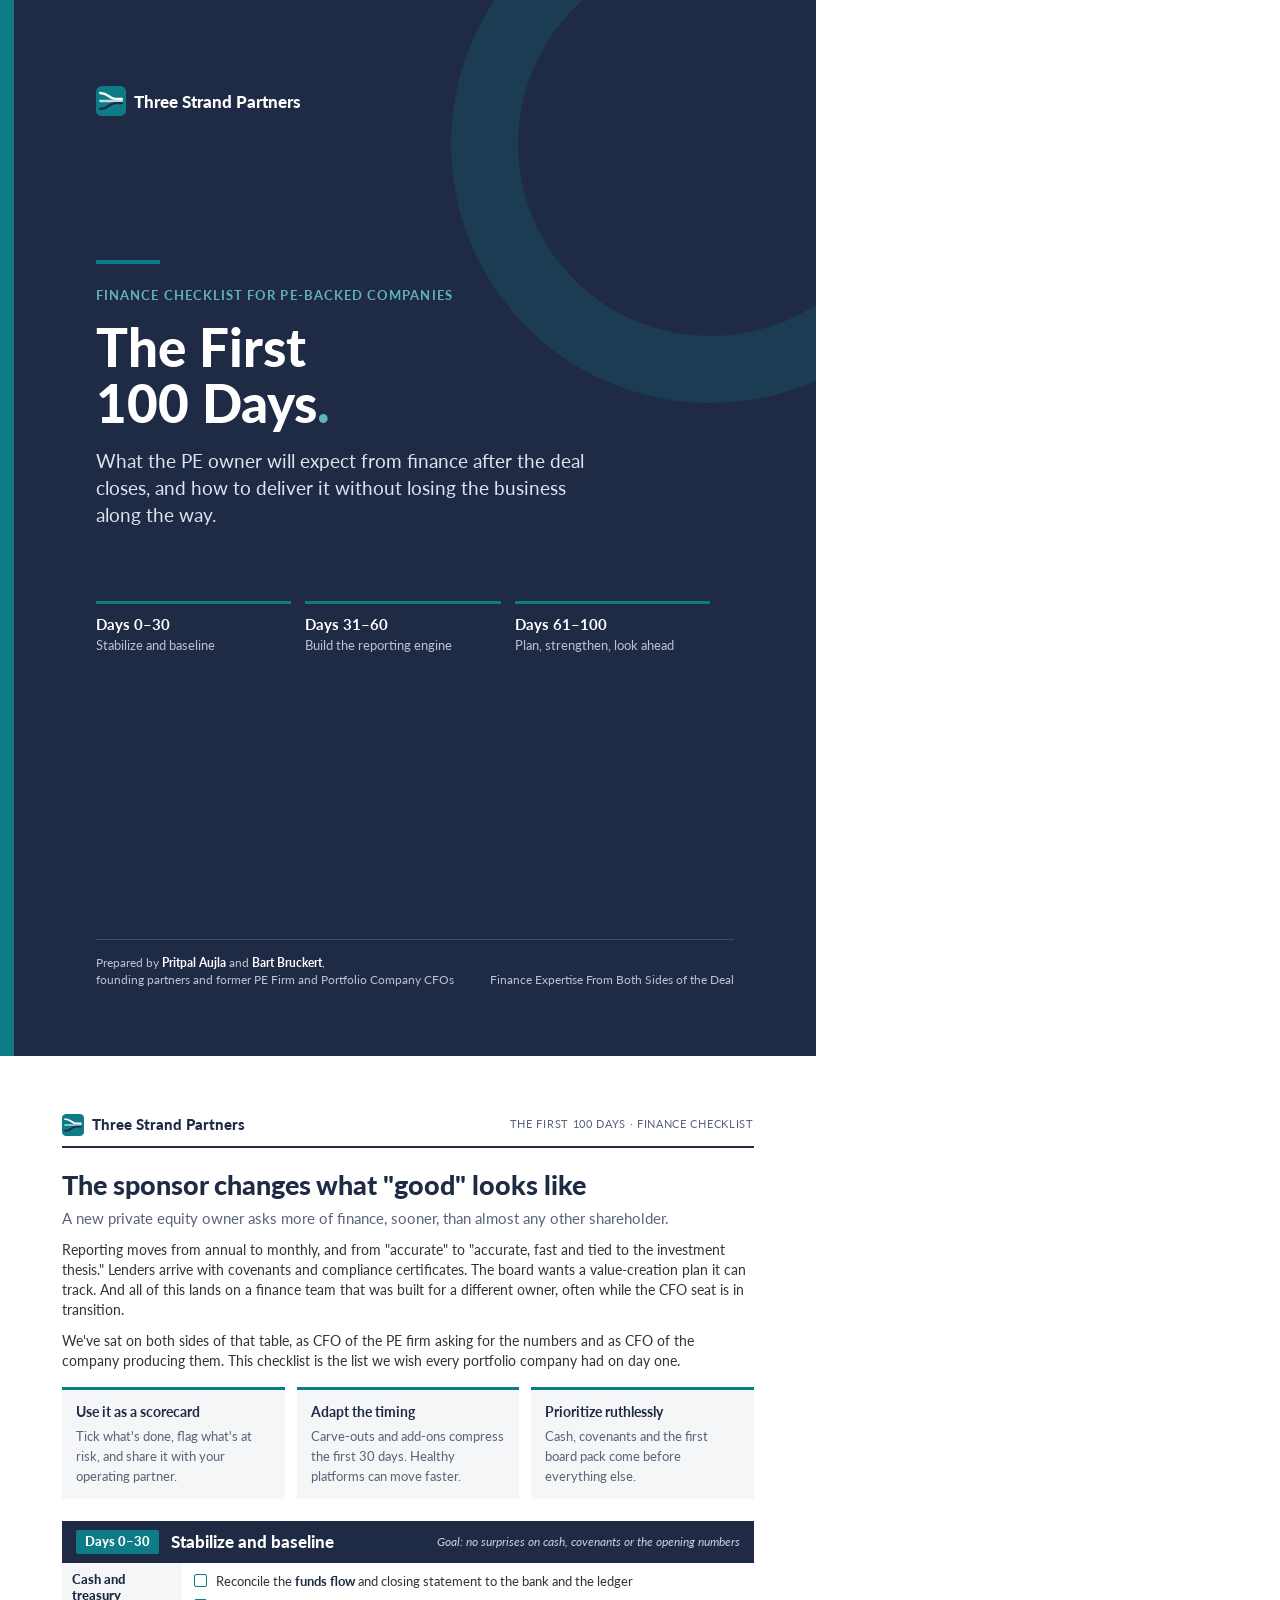
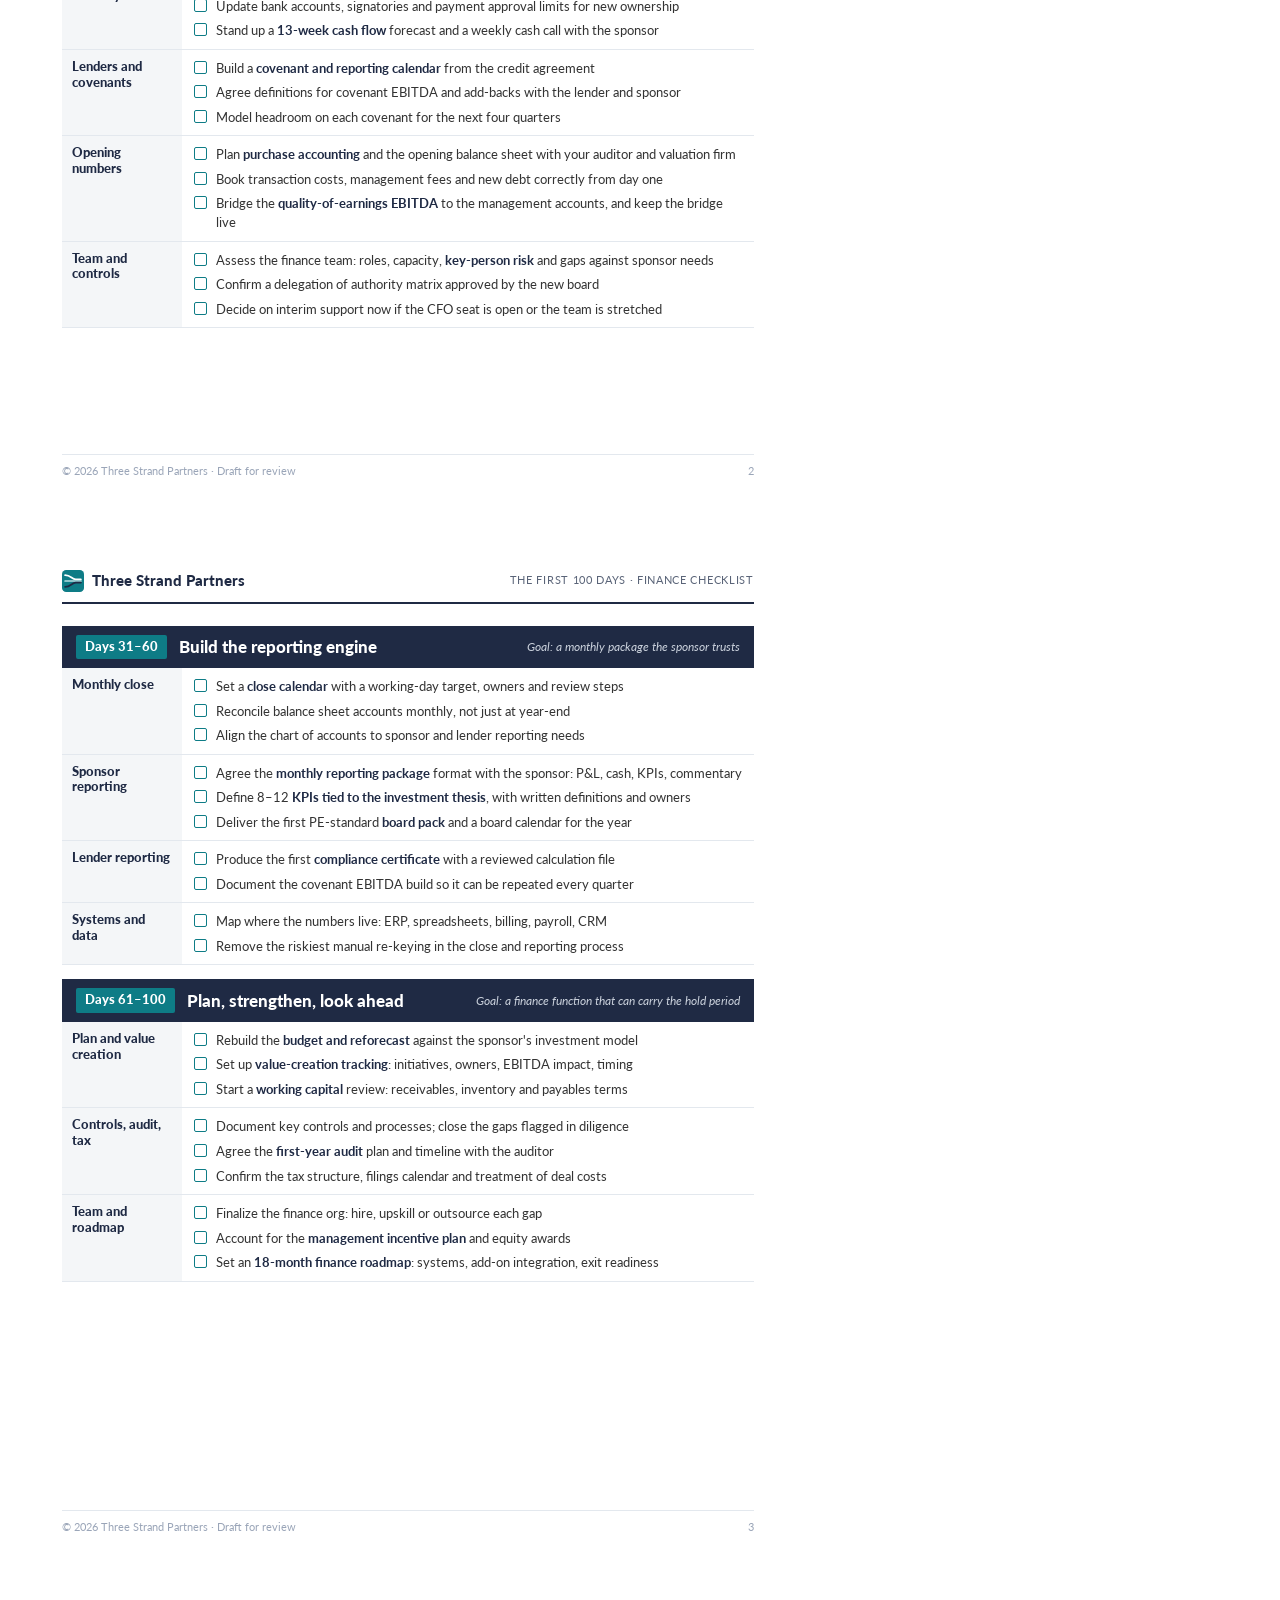
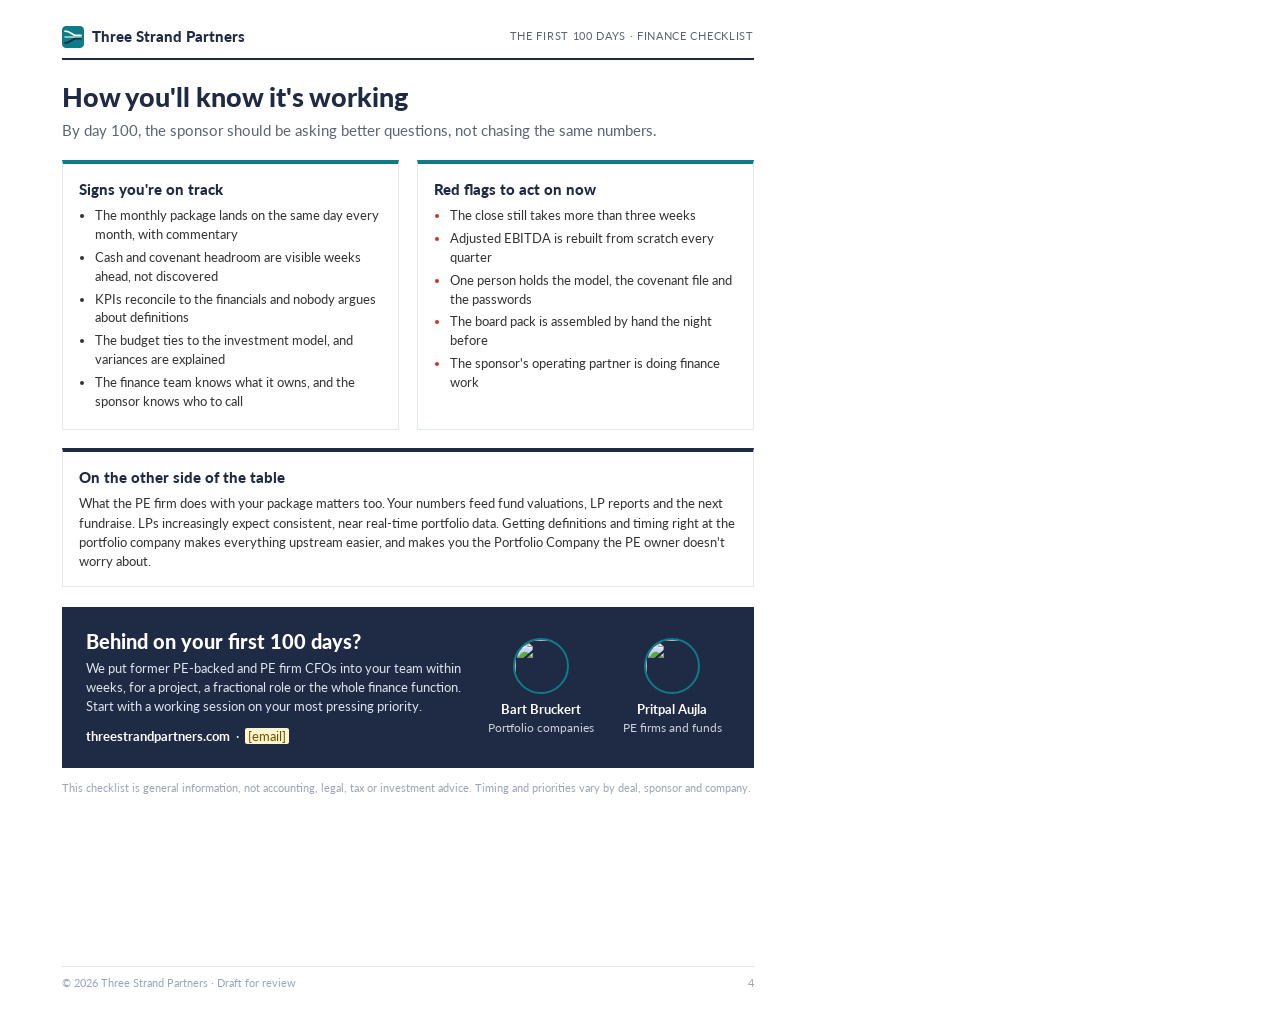
==== downloads/checklist-source.html @ 27f55201 "Rebrand to Three Strand Partners and move to threestrandpartners.com - Custom domain: threestrandpar" ====
<!DOCTYPE html>
<html lang="en">
<head>
<meta charset="utf-8">
<title>The First 100 Days: Finance Checklist for PE-Backed Companies | Three Strand Partners</title>
<link href="https://fonts.googleapis.com/css2?family=Lato:ital,wght@0,400;0,700;0,900;1,400&display=swap" rel="stylesheet">
<style>
  @page{size:Letter;margin:0}
  :root{--navy:#1F2A44;--teal:#0E7C86;--teal-mid:#5FB3BA;--teal-light:#B7DDE0;--ink:#333;--slate:#5A6478;--mist:#F4F6F8;--line:#E3E8EE;--grey:#9AA5B8}
  *{box-sizing:border-box;margin:0;padding:0}
  body{font-family:Lato,Calibri,Arial,sans-serif;color:var(--ink);font-size:10.5pt;line-height:1.45;-webkit-print-color-adjust:exact;print-color-adjust:exact}
  .page{width:8.5in;height:11in;position:relative;overflow:hidden;page-break-after:always;padding:0.6in 0.65in 0.8in}
  .page:last-child{page-break-after:auto}
  .foot{position:absolute;left:0.65in;right:0.65in;bottom:0.35in;display:flex;justify-content:space-between;font-size:8pt;color:var(--grey);border-top:1px solid var(--line);padding-top:8px}
  .logo{display:flex;align-items:center;gap:8px;font-weight:900;color:var(--navy);font-size:11pt}
  .logo img{width:22px;height:22px}

  /* cover */
  .cover{background:var(--navy);color:#fff;padding:0}
  .cover .bar{position:absolute;left:0;top:0;bottom:0;width:14px;background:var(--teal)}
  .cover .ring{position:absolute;right:-1.6in;top:-1.2in;width:5.4in;height:5.4in;border-radius:50%;border:0.7in solid rgba(14,124,134,.22)}
  .cover .inner{position:relative;padding:0.9in 0.85in 0 1in}
  .cover .logo{color:#fff;font-size:13pt}
  .cover .logo img{width:30px;height:30px}
  .cover .rule{width:64px;height:4px;background:var(--teal);margin:1.5in 0 22px}
  .cover .kick{color:var(--teal-mid);font-weight:700;letter-spacing:.08em;text-transform:uppercase;font-size:10pt}
  .cover h1{font-size:40pt;line-height:1.05;font-weight:900;margin-top:12px}
  .cover h1 span{color:var(--teal-mid)}
  .cover .sub{font-size:14pt;color:#DCE3EC;margin-top:18px;max-width:5.4in}
  .cover .phases{display:grid;grid-template-columns:repeat(3,1fr);gap:14px;margin-top:0.75in;max-width:6.4in}
  .cover .ph{border-top:3px solid var(--teal);padding-top:10px}
  .cover .ph b{display:block;font-size:11pt}
  .cover .ph span{color:#B9C3D3;font-size:9.5pt}
  .cover .by{position:absolute;left:1in;right:0.85in;bottom:0.7in;display:flex;justify-content:space-between;align-items:flex-end;font-size:9pt;color:#B9C3D3;border-top:1px solid rgba(255,255,255,.15);padding-top:14px}
  .cover .by b{color:#fff}

  /* body pages */
  .hdr{display:flex;justify-content:space-between;align-items:center;margin-bottom:22px;padding-bottom:10px;border-bottom:2px solid var(--navy)}
  .hdr .t{font-size:8.5pt;color:var(--slate);letter-spacing:.06em;text-transform:uppercase}
  h2{color:var(--navy);font-size:20pt;font-weight:900;line-height:1.15}
  .lede{color:var(--slate);font-size:11pt;margin:8px 0 18px}
  .intro p{margin-bottom:10px}
  .how{display:grid;grid-template-columns:repeat(3,1fr);gap:12px;margin:16px 0 22px}
  .how div{background:var(--mist);padding:12px 14px;border-top:3px solid var(--teal)}
  .how b{color:var(--navy);display:block;margin-bottom:3px}
  .how span{font-size:9.5pt;color:var(--slate)}

  .phase{margin-bottom:14px}
  .phase-head{display:flex;align-items:center;gap:12px;background:var(--navy);color:#fff;padding:9px 14px}
  .phase-head .d{background:var(--teal);font-weight:900;padding:3px 9px;font-size:9.5pt;border-radius:2px}
  .phase-head h3{font-size:12.5pt;font-weight:900}
  .phase-head .g{margin-left:auto;font-size:9pt;color:#C9D0DB;font-style:italic}
  .area{display:grid;grid-template-columns:1.25in 1fr;border-bottom:1px solid var(--line)}
  .area .a{background:var(--mist);color:var(--navy);font-weight:900;font-size:9.5pt;padding:9px 10px;line-height:1.25}
  .area ul{list-style:none;padding:6px 10px 6px 12px}
  .area li{position:relative;padding:3px 0 3px 22px;font-size:9.6pt}
  .area li:before{content:"";position:absolute;left:0;top:5px;width:11px;height:11px;border:1.5px solid var(--teal);border-radius:2px}
  .area li b{color:var(--navy)}

  .two{display:grid;grid-template-columns:1fr 1fr;gap:18px}
  .box{border:1px solid var(--line);border-top:4px solid var(--teal);padding:14px 16px}
  .box h4{color:var(--navy);font-size:11.5pt;font-weight:900;margin-bottom:6px}
  .box ul{padding-left:16px}
  .box li{margin:4px 0;font-size:9.8pt}
  .flags li::marker{color:#C0392B}
  .cta{background:var(--navy);color:#fff;padding:22px 24px;margin-top:20px;display:grid;grid-template-columns:1fr auto;gap:20px;align-items:center}
  .cta h4{font-size:15pt;font-weight:900;line-height:1.2}
  .cta p{color:#DCE3EC;font-size:10pt;margin-top:6px}
  .cta .people{display:flex;gap:16px}
  .cta .p{text-align:center;font-size:9pt;color:#C9D0DB;width:1.2in}
  .cta .p img{width:56px;height:56px;border-radius:50%;object-fit:cover;margin:0 auto 6px;border:2px solid var(--teal)}
  .cta .p b{display:block;color:#fff;font-size:10pt}
  .tbd{background:#FFF4CC;color:#6B5200;padding:0 3px;border-radius:2px}
  .note{font-size:8.5pt;color:var(--grey);margin-top:12px}
</style>
</head>
<body>

<!-- COVER -->
<div class="page cover">
  <div class="bar"></div><div class="ring"></div>
  <div class="inner">
    <div class="logo"><img src="../img/logo.svg" alt="">Three Strand Partners</div>
    <div class="rule"></div>
    <div class="kick">Finance checklist for PE-backed companies</div>
    <h1>The First<br>100 Days<span>.</span></h1>
    <p class="sub">What the PE owner will expect from finance after the deal closes, and how to deliver it without losing the business along the way.</p>
    <div class="phases">
      <div class="ph"><b>Days 0–30</b><span>Stabilize and baseline</span></div>
      <div class="ph"><b>Days 31–60</b><span>Build the reporting engine</span></div>
      <div class="ph"><b>Days 61–100</b><span>Plan, strengthen, look ahead</span></div>
    </div>
  </div>
  <div class="by"><div>Prepared by <b>Pritpal Aujla</b> and <b>Bart Bruckert</b>,<br>founding partners and former PE Firm and Portfolio Company CFOs</div><div>Finance Expertise From Both Sides of the Deal</div></div>
</div>

<!-- PAGE 2: intro + phase 1 -->
<div class="page">
  <div class="hdr"><div class="logo"><img src="../img/logo.svg" alt="">Three Strand Partners</div><div class="t">The First 100 Days · Finance checklist</div></div>
  <div class="intro">
    <h2>The sponsor changes what "good" looks like</h2>
    <p class="lede">A new private equity owner asks more of finance, sooner, than almost any other shareholder.</p>
    <p>Reporting moves from annual to monthly, and from "accurate" to "accurate, fast and tied to the investment thesis." Lenders arrive with covenants and compliance certificates. The board wants a value-creation plan it can track. And all of this lands on a finance team that was built for a different owner, often while the CFO seat is in transition.</p>
    <p>We've sat on both sides of that table, as CFO of the PE firm asking for the numbers and as CFO of the company producing them. This checklist is the list we wish every portfolio company had on day one.</p>
  </div>
  <div class="how">
    <div><b>Use it as a scorecard</b><span>Tick what's done, flag what's at risk, and share it with your operating partner.</span></div>
    <div><b>Adapt the timing</b><span>Carve-outs and add-ons compress the first 30 days. Healthy platforms can move faster.</span></div>
    <div><b>Prioritize ruthlessly</b><span>Cash, covenants and the first board pack come before everything else.</span></div>
  </div>

  <div class="phase">
    <div class="phase-head"><span class="d">Days 0–30</span><h3>Stabilize and baseline</h3><span class="g">Goal: no surprises on cash, covenants or the opening numbers</span></div>
    <div class="area"><div class="a">Cash and treasury</div><ul>
      <li>Reconcile the <b>funds flow</b> and closing statement to the bank and the ledger</li>
      <li>Update bank accounts, signatories and payment approval limits for new ownership</li>
      <li>Stand up a <b>13-week cash flow</b> forecast and a weekly cash call with the sponsor</li>
    </ul></div>
    <div class="area"><div class="a">Lenders and covenants</div><ul>
      <li>Build a <b>covenant and reporting calendar</b> from the credit agreement</li>
      <li>Agree definitions for covenant EBITDA and add-backs with the lender and sponsor</li>
      <li>Model headroom on each covenant for the next four quarters</li>
    </ul></div>
    <div class="area"><div class="a">Opening numbers</div><ul>
      <li>Plan <b>purchase accounting</b> and the opening balance sheet with your auditor and valuation firm</li>
      <li>Book transaction costs, management fees and new debt correctly from day one</li>
      <li>Bridge the <b>quality-of-earnings EBITDA</b> to the management accounts, and keep the bridge live</li>
    </ul></div>
    <div class="area"><div class="a">Team and controls</div><ul>
      <li>Assess the finance team: roles, capacity, <b>key-person risk</b> and gaps against sponsor needs</li>
      <li>Confirm a delegation of authority matrix approved by the new board</li>
      <li>Decide on interim support now if the CFO seat is open or the team is stretched</li>
    </ul></div>
  </div>
  <div class="foot"><span>© 2026 Three Strand Partners · Draft for review</span><span>2</span></div>
</div>

<!-- PAGE 3: phase 2 + 3 -->
<div class="page">
  <div class="hdr"><div class="logo"><img src="../img/logo.svg" alt="">Three Strand Partners</div><div class="t">The First 100 Days · Finance checklist</div></div>

  <div class="phase">
    <div class="phase-head"><span class="d">Days 31–60</span><h3>Build the reporting engine</h3><span class="g">Goal: a monthly package the sponsor trusts</span></div>
    <div class="area"><div class="a">Monthly close</div><ul>
      <li>Set a <b>close calendar</b> with a working-day target, owners and review steps</li>
      <li>Reconcile balance sheet accounts monthly, not just at year-end</li>
      <li>Align the chart of accounts to sponsor and lender reporting needs</li>
    </ul></div>
    <div class="area"><div class="a">Sponsor reporting</div><ul>
      <li>Agree the <b>monthly reporting package</b> format with the sponsor: P&amp;L, cash, KPIs, commentary</li>
      <li>Define 8–12 <b>KPIs tied to the investment thesis</b>, with written definitions and owners</li>
      <li>Deliver the first PE-standard <b>board pack</b> and a board calendar for the year</li>
    </ul></div>
    <div class="area"><div class="a">Lender reporting</div><ul>
      <li>Produce the first <b>compliance certificate</b> with a reviewed calculation file</li>
      <li>Document the covenant EBITDA build so it can be repeated every quarter</li>
    </ul></div>
    <div class="area"><div class="a">Systems and data</div><ul>
      <li>Map where the numbers live: ERP, spreadsheets, billing, payroll, CRM</li>
      <li>Remove the riskiest manual re-keying in the close and reporting process</li>
    </ul></div>
  </div>

  <div class="phase">
    <div class="phase-head"><span class="d">Days 61–100</span><h3>Plan, strengthen, look ahead</h3><span class="g">Goal: a finance function that can carry the hold period</span></div>
    <div class="area"><div class="a">Plan and value creation</div><ul>
      <li>Rebuild the <b>budget and reforecast</b> against the sponsor's investment model</li>
      <li>Set up <b>value-creation tracking</b>: initiatives, owners, EBITDA impact, timing</li>
      <li>Start a <b>working capital</b> review: receivables, inventory and payables terms</li>
    </ul></div>
    <div class="area"><div class="a">Controls, audit, tax</div><ul>
      <li>Document key controls and processes; close the gaps flagged in diligence</li>
      <li>Agree the <b>first-year audit</b> plan and timeline with the auditor</li>
      <li>Confirm the tax structure, filings calendar and treatment of deal costs</li>
    </ul></div>
    <div class="area"><div class="a">Team and roadmap</div><ul>
      <li>Finalize the finance org: hire, upskill or outsource each gap</li>
      <li>Account for the <b>management incentive plan</b> and equity awards</li>
      <li>Set an <b>18-month finance roadmap</b>: systems, add-on integration, exit readiness</li>
    </ul></div>
  </div>
  <div class="foot"><span>© 2026 Three Strand Partners · Draft for review</span><span>3</span></div>
</div>

<!-- PAGE 4: red flags + CTA -->
<div class="page">
  <div class="hdr"><div class="logo"><img src="../img/logo.svg" alt="">Three Strand Partners</div><div class="t">The First 100 Days · Finance checklist</div></div>
  <h2>How you'll know it's working</h2>
  <p class="lede">By day 100, the sponsor should be asking better questions, not chasing the same numbers.</p>
  <div class="two">
    <div class="box"><h4>Signs you're on track</h4><ul>
      <li>The monthly package lands on the same day every month, with commentary</li>
      <li>Cash and covenant headroom are visible weeks ahead, not discovered</li>
      <li>KPIs reconcile to the financials and nobody argues about definitions</li>
      <li>The budget ties to the investment model, and variances are explained</li>
      <li>The finance team knows what it owns, and the sponsor knows who to call</li>
    </ul></div>
    <div class="box flags"><h4>Red flags to act on now</h4><ul>
      <li>The close still takes more than three weeks</li>
      <li>Adjusted EBITDA is rebuilt from scratch every quarter</li>
      <li>One person holds the model, the covenant file and the passwords</li>
      <li>The board pack is assembled by hand the night before</li>
      <li>The sponsor's operating partner is doing finance work</li>
    </ul></div>
  </div>

  <div class="box" style="margin-top:18px;border-top-color:var(--navy)">
    <h4>On the other side of the table</h4>
    <p style="font-size:10pt">What the PE firm does with your package matters too. Your numbers feed fund valuations, LP reports and the next fundraise. LPs increasingly expect consistent, near real-time portfolio data. Getting definitions and timing right at the portfolio company makes everything upstream easier, and makes you the Portfolio Company the PE owner doesn't worry about.</p>
  </div>

  <div class="cta">
    <div>
      <h4>Behind on your first 100 days?</h4>
      <p>We put former PE-backed and PE firm CFOs into your team within weeks, for a project, a fractional role or the whole finance function. Start with a working session on your most pressing priority.</p>
      <p style="margin-top:10px;color:#fff"><b>threestrandpartners.com</b> &nbsp;·&nbsp; <span class="tbd">[email]</span></p>
    </div>
    <div class="people">
      <div class="p"><img src="../img/bart.jpg" alt=""><b>Bart Bruckert</b>Portfolio companies</div>
      <div class="p"><img src="../img/pritpal.jpg" alt=""><b>Pritpal Aujla</b>PE firms and funds</div>
    </div>
  </div>
  <p class="note">This checklist is general information, not accounting, legal, tax or investment advice. Timing and priorities vary by deal, sponsor and company.</p>
  <div class="foot"><span>© 2026 Three Strand Partners · Draft for review</span><span>4</span></div>
</div>

</body>
</html>
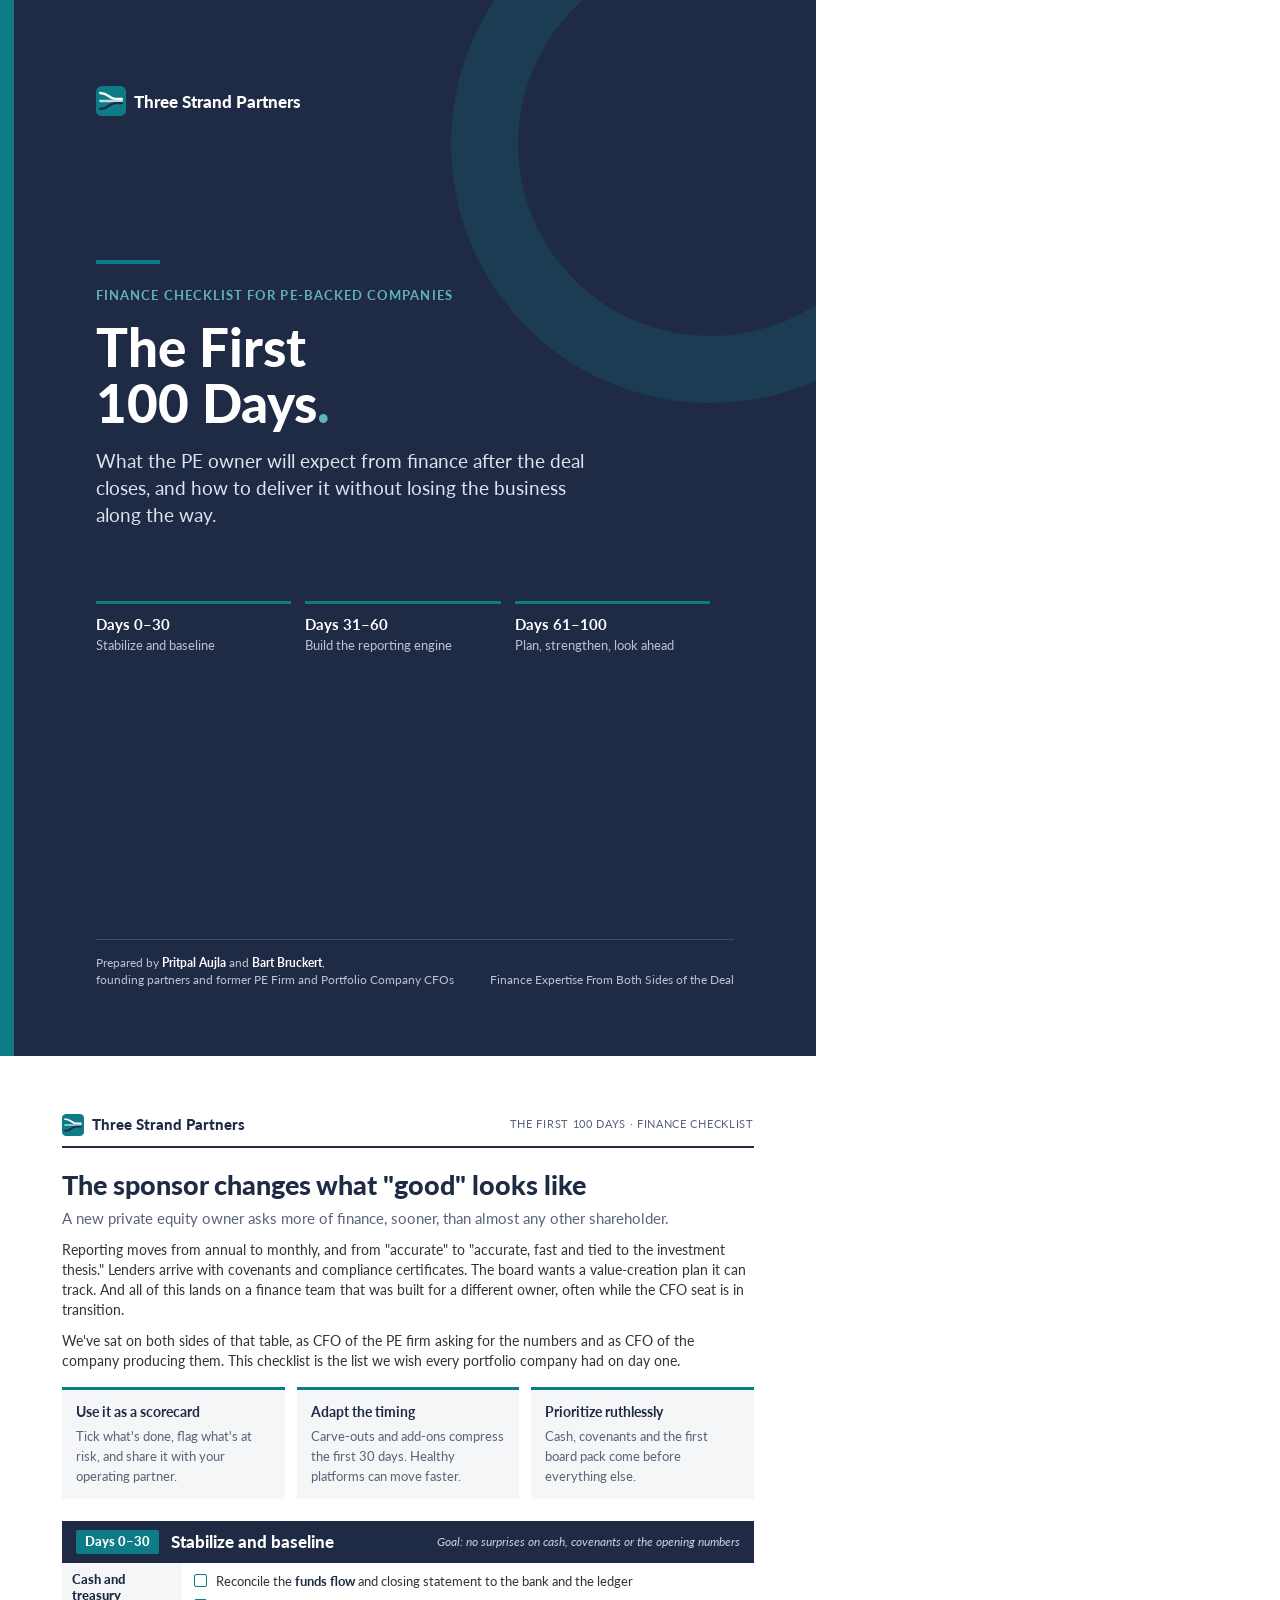
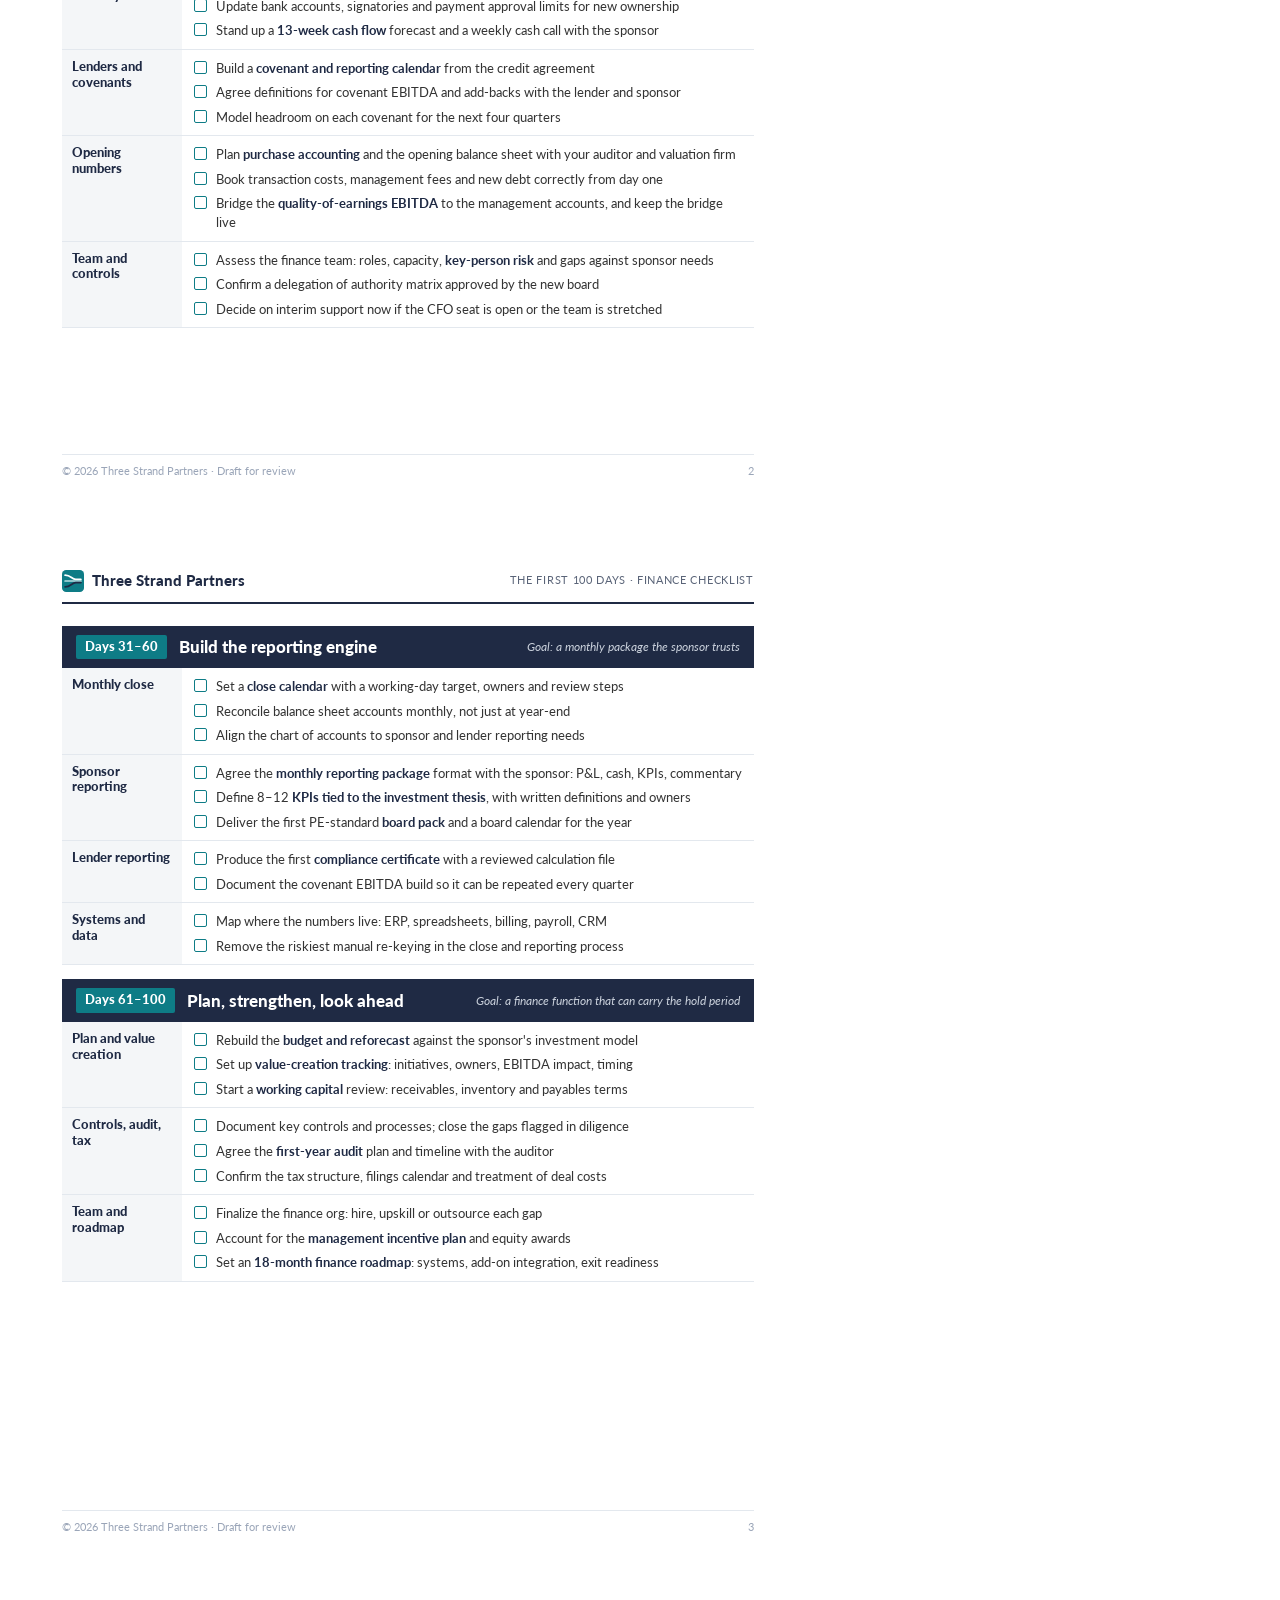
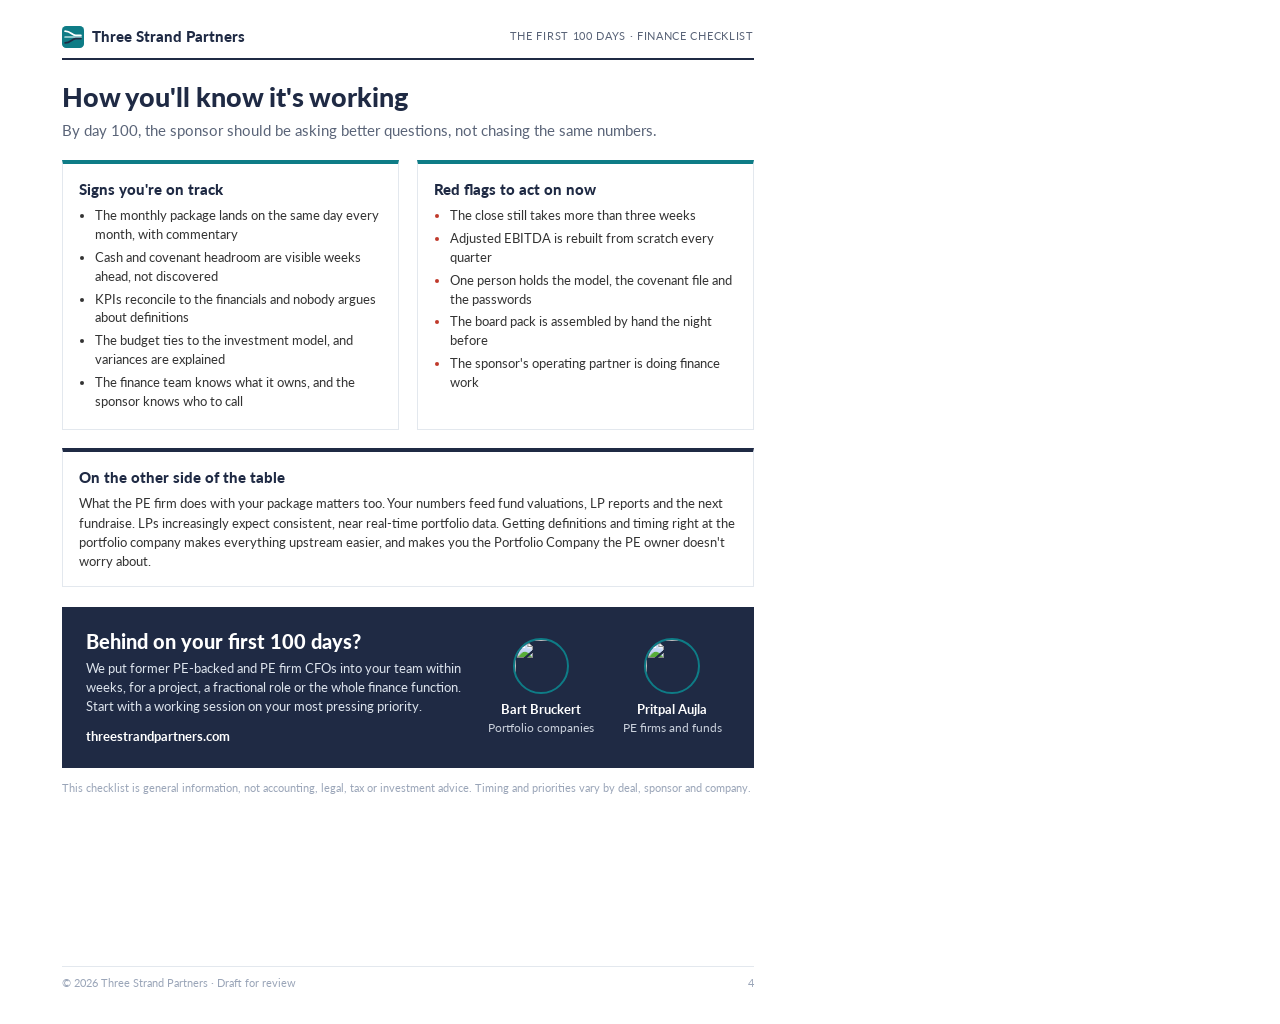
==== commit 1ddb1aa3: "Remove email placeholders from site and checklist Contact stays form-only to limit spam; site remain" ====
--- a/downloads/checklist-source.html
+++ b/downloads/checklist-source.html
@@ -213,7 +213,7 @@
     <div>
       <h4>Behind on your first 100 days?</h4>
       <p>We put former PE-backed and PE firm CFOs into your team within weeks, for a project, a fractional role or the whole finance function. Start with a working session on your most pressing priority.</p>
-      <p style="margin-top:10px;color:#fff"><b>threestrandpartners.com</b> &nbsp;·&nbsp; <span class="tbd">[email]</span></p>
+      <p style="margin-top:10px;color:#fff"><b>threestrandpartners.com</b></p>
     </div>
     <div class="people">
       <div class="p"><img src="../img/bart.jpg" alt=""><b>Bart Bruckert</b>Portfolio companies</div>
